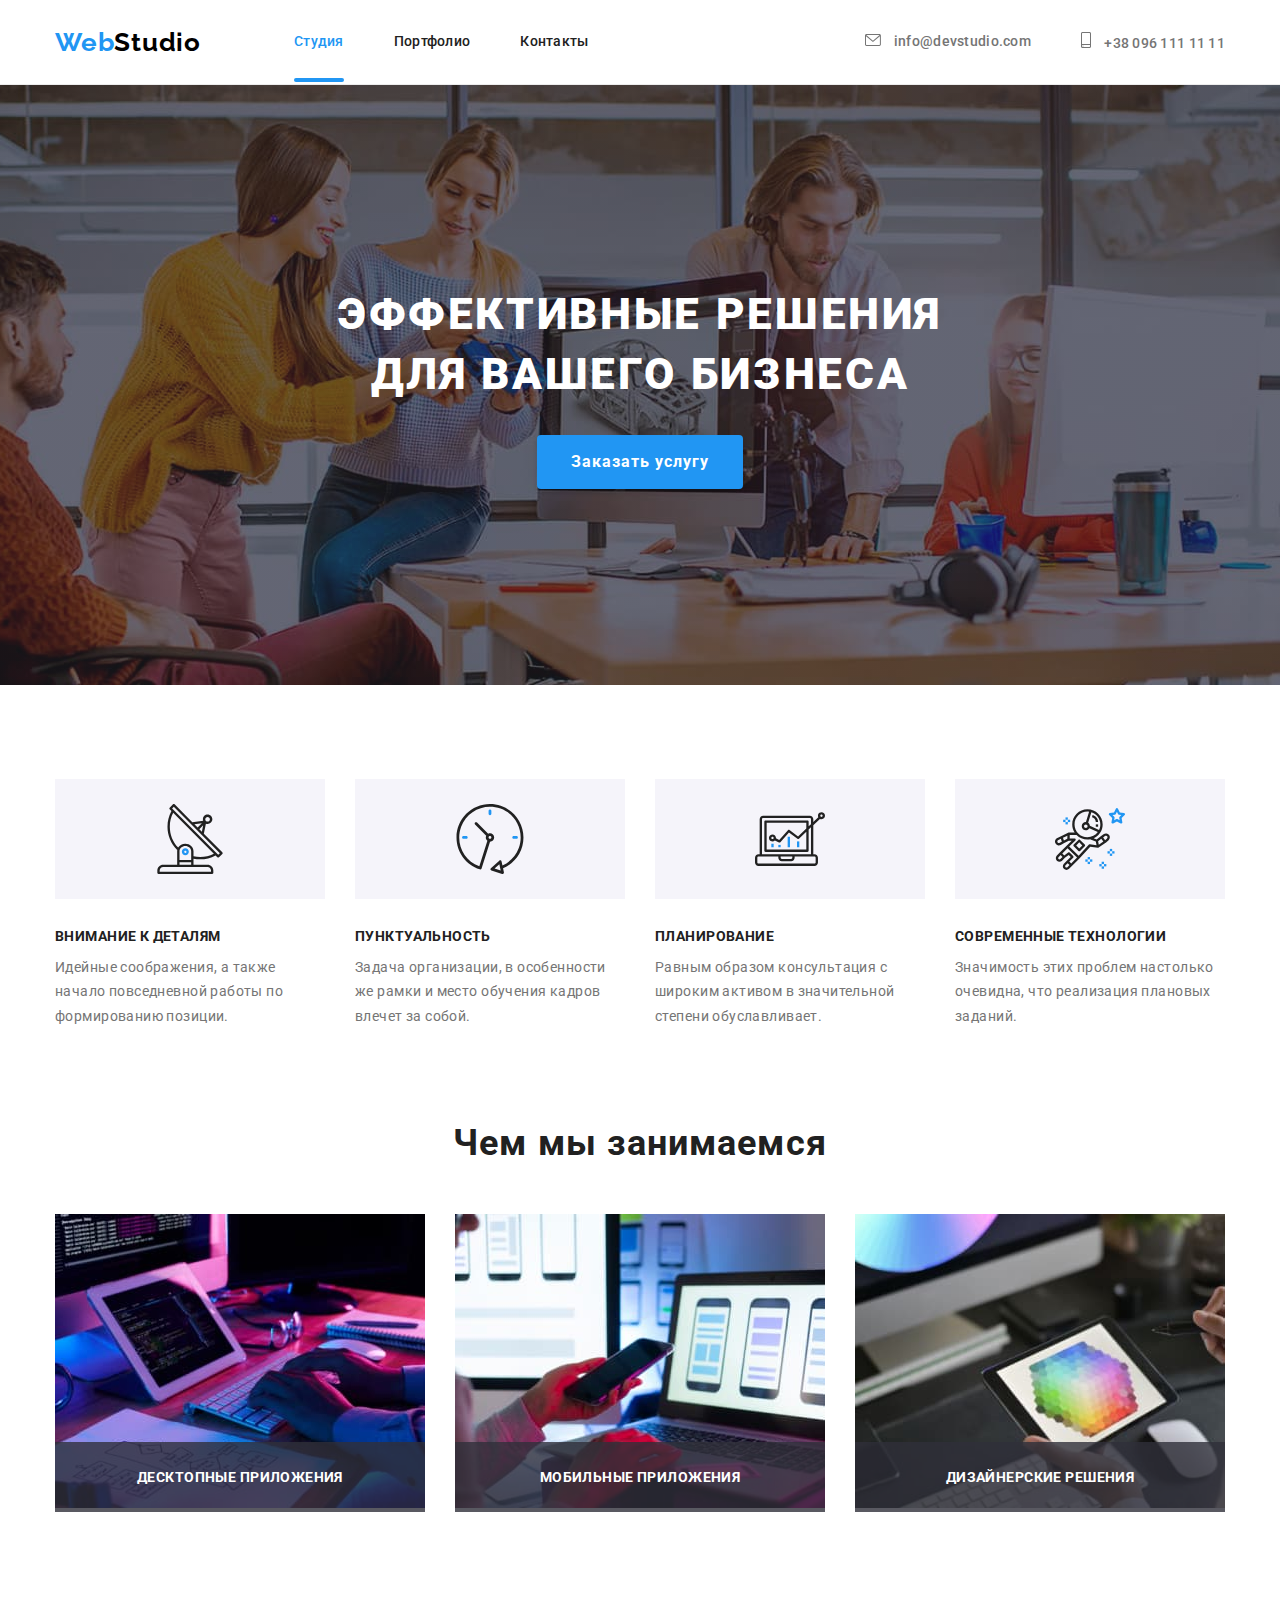
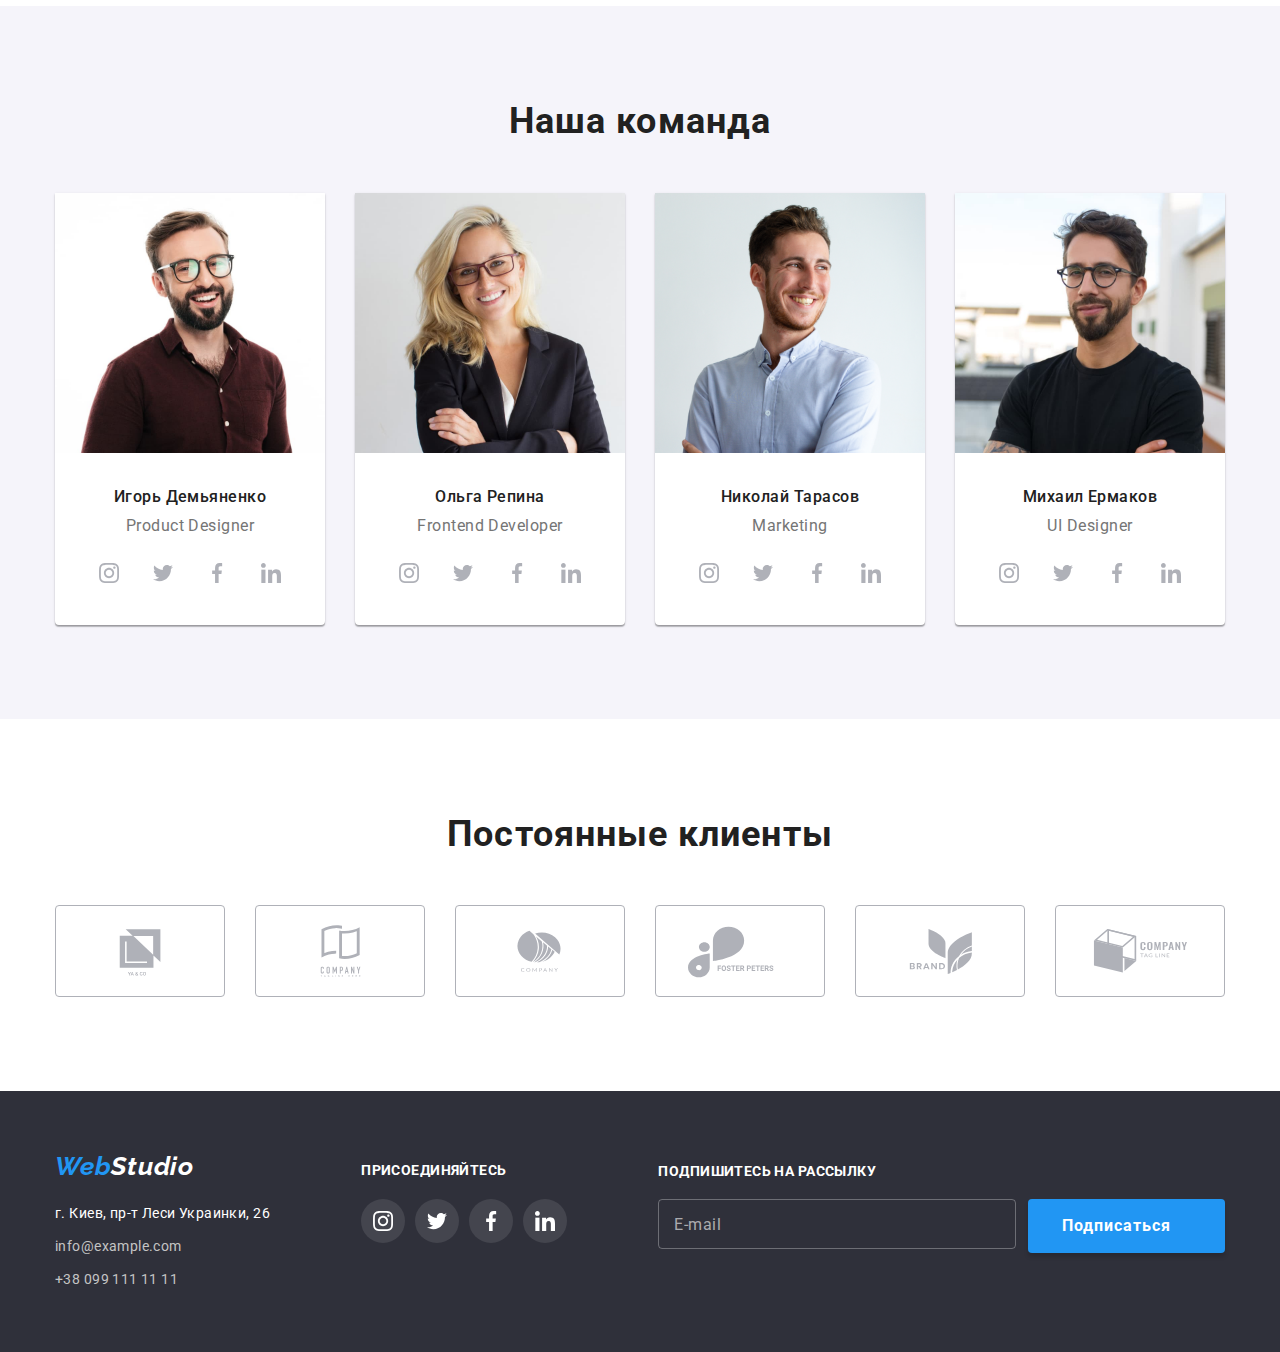
==== index.html @ d85c25fa "add subscribe field in footer" ====
<!DOCTYPE html>
<html lang="ru">
  <head>
    <meta charset="UTF-8" />
    <meta http-equiv="X-UA-Compatible" content="IE=edge" />
    <meta name="viewport" content="width=device-width, initial-scale=1.0" />
    <title>Студия</title>
    <link rel="preconnect" href="https://fonts.googleapis.com" />
    <link rel="preconnect" href="https://fonts.gstatic.com" crossorigin />
    <link
      href="https://fonts.googleapis.com/css2?family=Raleway:wght@700&family=Roboto:wght@400;500;700;900&display=swap"
      rel="stylesheet"
    />
    <link
      rel="stylesheet"
      href="https://cdnjs.cloudflare.com/ajax/libs/modern-normalize/1.1.0/modern-normalize.min.css"
    />
    <link rel="stylesheet" href="./css/styles.css" />
  </head>
  <body>
    <!-- шапка -->
    <header>
      <div class="container main-nav">
        <a class="logo" href="" lang="en">Web<span class="logo-header">Studio</span> </a>
        <nav>
          <ul class="site-nav list">
            <li class="item"><a href="./index.html" class="link current">Студия</a></li>
            <li class="item"><a href="./portfolio.html" class="link">Портфолио</a></li>
            <li class="item"><a href="" class="link">Контакты</a></li>
          </ul>
        </nav>
        <ul class="contacts list">
          <li class="item">
            <a href="mailto:info@devstudio.com" class="link mail"
              ><svg class="mail-icon" width="16" height="12">
                <use href="./images/icons.svg#envelope-1"></use>
              </svg>
              info@devstudio.com
            </a>
          </li>
          <li class="item">
            <a href="tel:+380961111111" class="link"
              ><svg class="tel-icon" width="10" height="16">
                <use href="./images/icons.svg#smartphone-1"></use>
              </svg>
              +38 096 111 11 11
            </a>
          </li>
        </ul>
      </div>
    </header>
    <!-- контент -->
    <main>
      <!-- герой -->
      <section class="hero">
        <div class="container">
          <h1 class="hero-title">Эффективные решения для вашего бизнеса</h1>
          <button data-modal-open type="button" class="button btn-s">Заказать услугу</button>
        </div>
      </section>
      <!-- наши преимущества-->
      <section class="section benefits">
        <div class="container">
          <h2 class="section-title visually-hidden">Наши преимущества</h2>
          <ul class="benefits-list list">
            <li class="item">
              <div class="benefit-icons">
              <svg class="benefit-icon" width="70" height="70">
                <use href="./images/icons.svg#antenna-1"></use>
              </svg></div>
              <h3 class="title">Внимание к деталям</h3>
              <p class="benefit">
                Идейные соображения, а также начало повседневной работы по формированию позиции.
              </p>
            </li>
            <li class="item">
              <div class="benefit-icons">
              <svg class="benefit-icon" width="70" height="70">
                <use href="./images/icons.svg#clock-1"></use>
              </svg></div>
              <h3 class="title">Пунктуальность</h3>
              <p class="benefit">
                Задача организации, в особенности же рамки и место обучения кадров влечет за собой.
              </p>
            </li>
            <li class="item">
              <div class="benefit-icons">
                <svg class="benefit-icon" width="70" height="70">
                <use href="./images/icons.svg#diagram-1"></use>
              </svg></div>
              <h3 class="title">Планирование</h3>
              <p class="benefit">
                Равным образом консультация с широким активом в значительной степени обуславливает.
              </p>
            </li>
            <li class="item">
              <div class="benefit-icons">
                <svg class="benefit-icon" width="70" height="70">
                <use href="./images/icons.svg#astronaut-1"></use>
              </svg></div>
              <h3 class="title">Современные технологии</h3>
              <p class="benefit">
                Значимость этих проблем настолько очевидна, что реализация плановых заданий.
              </p>
            </li>
          </ul>
        </div>
      </section>
      <!-- чем мы занимаемся-->
      <section class="section">
        <div class="container">
          <h2 class="section-title">Чем мы занимаемся</h2>
          <ul class="list work-type">
            <li class="item"><div class="work-type-image">
              <img src="./images/studio/img1.jpg" alt="Разработка кода" width="370" />
            <p class="work-type-description">Десктопные приложения</p></div>
            </li>
            <li class="item"><div class="work-type-image">
              <img src="./images/studio/img2.jpg" alt="Адаптация интерфейсов" width="370" />
            <p class="work-type-description">Мобильные приложения</p></div>
            </li>
            <li class="item"><div class="work-type-image">
              <img src="./images/studio/img3.jpg" alt="Цветовые решения" width="370" />
            <p class="work-type-description">Дизайнерские решения</p></div>
            </li>
          </ul>
        </div>
      </section>
      <!-- наша команда -->
      <section class="section team">
        <div class="container">
          <h2 class="section-title">Наша команда</h2>
          <ul class="member-list list">
            <li class="member-card">
              <img src="./images/studio/team1.jpg" alt="фото Игоря" width="270" />
              <div class="member-description">
                <h3 class="member">Игорь Демьяненко</h3>
                <p class="member-prof" lang="en">Product Designer</p>
                <ul class="list social">
                  <li class="item">
                    <a href="" class="icon link"
                      ><svg class="member-social-icon" width="20" height="20">
                        <use href="./images/icons.svg#instagram-1"></use>
                        </svg>
                  </a>
                  </li>
                  <li class="item">
                    <a href="" class="icon link">
                      <svg class="member-social-icon" width="20" height="20">
                        <use href="./images/icons.svg#twitter-1"></use></svg>
                      </a>
                  </li>
                  <li class="item">
                    <a href="" class="icon link">
                      <svg class="member-social-icon" width="20" height="20">
                        <use href="./images/icons.svg#facebook-1"></use></svg>
                  </a>
                  </li>
                  <li class="item">
                    <a href="" class="icon link">
                      <svg class="member-social-icon" width="20" height="20">
                        <use href="./images/icons.svg#linkedin-1"></use>
                      </svg>
                  </a>
                  </li>
                </ul>
              </div>
            </li>
            <li class="member-card">
              <img src="./images/studio/team2.jpg" alt="фото Ольги" width="270" />
              <div class="member-description">
                <h3 class="member">Ольга Репина</h3>
                <p class="member-prof" lang="en">Frontend Developer</p>
                <ul class="list social">
                  <li class="item">
                    <a href="" class="icon link">
                    <svg class="member-social-icon" width="20" height="20">
                        <use href="./images/icons.svg#instagram-1"></use>
                        </svg>
                  </a>
                  </li>
                  <li class="item">
                    <a href="" class="icon link">
                      <svg class="member-social-icon" width="20" height="20">
                        <use href="./images/icons.svg#twitter-1"></use>
                        </svg>
                  </a>
                  </li>
                  <li class="item">
                    <a href="" class="icon link">
                      <svg class="member-social-icon" width="20" height="20">
                        <use href="./images/icons.svg#facebook-1"></use>
                        </svg>
                  </a>
                  </li>
                  <li class="item">
                    <a href="" class="icon link">
                      <svg class="member-social-icon" width="20" height="20">
                        <use href="./images/icons.svg#linkedin-1"></use>
                        </svg>
                      </a>
                  </li>
                </ul>
              </div>
            </li>
            <li class="member-card">
              <img src="./images/studio/team3.jpg" alt="фото Николая" width="270" />
              <div class="member-description">
                <h3 class="member">Николай Тарасов</h3>
                <p class="member-prof" lang="en">Marketing</p>
                <ul class="list social">
                  <li class="item">
                    <a href="" class="icon link">
                    <svg class="member-social-icon" width="20" height="20">
                        <use href="./images/icons.svg#instagram-1"></use>
                        </svg>
                  </a>
                  </li>
                  <li class="item">
                    <a href="" class="icon link">
                      <svg class="member-social-icon" width="20" height="20">
                        <use href="./images/icons.svg#twitter-1"></use>
                        </svg>
                  </a>
                  </li>
                  <li class="item">
                    <a href="" class="icon link">
                      <svg class="member-social-icon" width="20" height="20">
                        <use href="./images/icons.svg#facebook-1"></use>
                        </svg>
                  </a>
                  </li>
                  <li class="item">
                    <a href="" class="icon link">
                      <svg class="member-social-icon" width="20" height="20">
                        <use href="./images/icons.svg#linkedin-1"></use>
                        </svg>
                      </a>
                  </li>
                </ul>
              </div>
            </li>
            <li class="member-card">
              <img src="./images/studio/team4.jpg" alt="фото Михаила" width="270" />
              <div class="member-description">
                <h3 class="member">Михаил Ермаков</h3>
                <p class="member-prof" lang="en">UI Designer</p>
                <ul class="list social">
                  <li class="item">
                    <a href="" class="icon link">
                    <svg class="member-social-icon" width="20" height="20">
                        <use href="./images/icons.svg#instagram-1"></use>
                        </svg>
                  </a>
                  </li>
                  <li class="item">
                    <a href="" class="icon link">
                      <svg class="member-social-icon" width="20" height="20">
                        <use href="./images/icons.svg#twitter-1"></use>
                        </svg>
                  </a>
                  </li>
                  <li class="item">
                    <a href="" class="icon link">
                      <svg class="member-social-icon" width="20" height="20">
                        <use href="./images/icons.svg#facebook-1"></use>
                        </svg>
                  </a>
                  </li>
                  <li class="item">
                    <a href="" class="icon link">
                      <svg class="member-social-icon" width="20" height="20">
                        <use href="./images/icons.svg#linkedin-1"></use>
                        </svg>
                      </a>
                  </li>
                </ul>
              </div>
            </li>
          </ul>
        </div>
      </section>
      <!-- постоянные клиенты -->
      <section class="section">
        <div class="container">
          <h2 class="section-title">Постоянные клиенты</h2>
          <ul class="list clients">
            <li class="item">
              <a href="" class="link client-icon">
                <svg width="106" height="60">
                  <use href="./images/icons.svg#Logo-1"></use>
                  </svg>
                </a>
            </li>
            <li>
              <a href="" class="link client-icon">
                <svg width="106" height="60"><use href="./images/icons.svg#Logo-2"></use>
                  </svg>
            </a>
            </li>
            <li>
              <a href="" class="link client-icon">
                <svg width="106" height="60"><use href="./images/icons.svg#Logo-3"></use>
                </svg>
            </a>
            </li>
            <li>
              <a href="" class="link client-icon">
                <svg width="106" height="60"><use href="./images/icons.svg#Logo-4"></use>
                </svg>
            </a>
            </li>
            <li>
              <a href="" class="link client-icon">
                <svg width="106" height="60"><use href="./images/icons.svg#Logo-5"></use>
                  </svg>
                </a>
            </li>
            <li>
              <a href="" class="link client-icon">
                <svg width="106" height="60"><use href="./images/icons.svg#Logo-6"></use>
                  </svg>
            </a>
            </li>
          </ul>
        </div>
      </section>
    </main>
    <!-- подвал -->
    <footer class="footer">
      <div class="container footer-flex">
        <address class="address">
          <a class="logo" href="" lang="en">Web<span class="logo-footer">Studio</span> </a>
          <a href="https://goo.gl/maps/GyggzFE7eTkepQ136" class="address-link office link"
            >г. Киев, пр-т Леси Украинки, 26</a
          >
          <a href="mailto:info@example.com" class="address-link link">info@example.com</a>
          <a href="tel:+380991111111" class="address-link link">+38 099 111 11 11</a>
        </address>
        <div class="join">
          <h3 class="join-title">Присоединяйтесь</h3>
          <ul class="list social-footer">
            <li class="item">
              <a href="" class="icon link">
                <svg class="member-social-icon" width="20" height="20">
                  <use href="./images/icons.svg#instagram-1"></use>
                  </svg>
            </a>
            </li>
            <li class="item">
              <a href="" class="icon link">
                <svg class="member-social-icon" width="20" height="20">
                  <use href="./images/icons.svg#twitter-1"></use>
                  </svg>
            </a>
            </li>
            <li class="item">
              <a href="" class="icon link">
                <svg class="member-social-icon" width="20" height="20">
                  <use href="./images/icons.svg#facebook-1"></use>
                  </svg>
            </a>
            </li>
            <li class="item">
              <a href="" class="icon link">
                <svg class="member-social-icon" width="20" height="20">
                  <use href="./images/icons.svg#linkedin-1"></use>
                  </svg>
            </a>
            </li>
          </ul>
        </div>
        <div class="subscribe">
          <form>
            <label for="email">Подпишитесь на рассылку</label>
            <div class="subscibe-field">
            <input type="email" id="email" placeholder="E-mail"/>
            <button type="submit" class="button btn-s">Подписаться<svg width="20" height="20"><use href=""></use></svg></button></div>
          </form>
        </div>
      </div>
    </footer>
    <div data-modal class="backdrop is-hidden">
            <div class="modal">
              <button data-modal-close class="button-close" type="button">
                <svg class="close-x" width="18" height="18"><use href="./images/icons.svg#close-x"></use></svg>
              </button>
              <p class="modal-title">Оставьте свои данные, мы вам перезвоним</p>
              <form class="form">
                <div class="form-field">
                <label for="name">Имя</label>
                <input type="text" name="name"  id="name"></div>
              <div class="form-field">
                <label for="tel">Телефон</label>
                  <input type="tel" name="phone-number" id="tel"/></div>
                <div class="form-field">
                <label for="email">Почта</label>
                  <input type="email" name="email" id="email"/></div>
                <div class="form-field">
                <label for="comment">Комментарий</label>
                  <textarea name="comment" rows="3" placeholder="Введите текст" id="comment"></textarea></div>
                <div class="policy-check">
                <input type="checkbox" name="policy" value="" id="policy"/>
                <label for="policy" class="policy-text">Соглашаюсь с рассылкой и принимаю<a href=""> Условия договора</a></label></div>
                
                <button type="submit" class="button btn-s">Отправить</button>
              </form>
            </div>
          </div>
    <script src="./js/modal.js"></script>
  </body>
</html>
---- css/styles.css ----
/* =====main styles===== */
html {
  box-sizing: border-box;
}

.container {
  width: 1200px;
  padding-left: 15px;
  padding-right: 15px;
  margin-left: auto;
  margin-right: auto;
}

:root {
  --title-color: #212121;
  --accent-color: #2196f3;
  --white-color: #ffffff;
  --phrase-color: #757575;
  --logo-color: #000000;
  --background-section: #e5e5e5;
  --background-hero: #2f303a;
  --background-btn-p: #f5f4fa;
  --background-btn-s: #188ce8;
  --contact-color: #c4c4c4;
}
body {
  font-family: Roboto, sans-serif;
  color: var(--phrase-color);
  background-color: var(--white-color);
}
.list {
  padding: 0;
  margin: 0;
  list-style: none;
}
.section {
  padding-top: 94px;
  padding-bottom: 94px;
}

.link {
  display: inline-block;
  font-weight: 500;
  font-size: 14px;
  line-height: 1.14;
  letter-spacing: 0.02em;
  text-decoration: none;
  transition: color 250ms cubic-bezier(0.4, 0, 0.2, 1);
}

/* =====logo===== */
.logo {
  font-family: Raleway, sans-serif;
  font-weight: 700;
  font-size: 26px;
  line-height: 1.19;
  letter-spacing: 0.03em;
  text-decoration: none;
  color: var(--accent-color);
}
.logo-header {
  color: var(--logo-color);
}

/* =====header===== */
header {
  border-bottom: 1px solid #ececec;
}

.main-nav {
  display: flex;
  align-items: center;
}

.site-nav {
  display: flex;
  margin-left: 93px;
}
.site-nav .item + .item {
  margin-left: 50px;
}
.site-nav .link {
  color: var(--title-color);
  display: block;
  padding-top: 32px;
  padding-bottom: 32px;
}
.site-nav .link:hover,
.site-nav .link:focus {
  color: var(--accent-color);
}
.site-nav .current {
  position: relative;
  color: var(--accent-color);
}
.site-nav .current::after {
  content: "";
  position: absolute;
width: 100%;
height: 4px;
bottom: 0;
right: 0;
background: #2196F3;
border-radius: 2px;
}

.contacts {
  display: flex;
  align-items: center;
  margin-left: auto;
}
.contacts .item + .item {
  margin-left: 50px;
}
.contacts .link {
  color: var(--phrase-color);
  display: block;
  padding-top: 32px;
  padding-bottom: 32px;
}
.contacts .link:hover,
.contacts .link:focus {
  color: var(--accent-color);
}
.mail {
  display: flex;
  align-items: center;
}
.mail-icon {
  margin-right: 10px;
  fill: currentColor;
}
.tel {
  display: flex;
  align-items: center;
}
.tel-icon {
  margin-right: 10px;
  fill: currentColor;
}
/* =====hero===== */
.hero {
  max-width: 1600px;
  height: 600px;
  margin-left: auto;
  margin-right: auto;
  background-color: var(--background-hero);
  background-image: linear-gradient(to right, rgba(47, 48, 58, 0.4), rgba(47, 48, 58, 0.4)),
    url(../images/studio/fon.jpg);
  background-repeat: no-repeat;
  background-position: center;
  background-size: cover;
  text-align: center;
  padding-top: 200px;
  padding-bottom: 200px;
}
.hero-title {
  margin-top: 0;
  margin-bottom: 30px;
  margin-left: auto;
  margin-right: auto;
  max-width: 696px;
  text-align: center;
  color: var(--white-color);
  font-weight: 900;
  font-size: 44px;
  line-height: 1.36;
  letter-spacing: 0.06em;
  text-transform: uppercase;
}

.button {
  display: inline-block;
  border-radius: 4px;
  font-family: inherit;
  font-weight: 500;
  font-size: 16px;
  line-height: 1.62;
  text-align: center;
  letter-spacing: 0.03em;
  cursor: pointer;
  min-width: 73px;
  transition: background-color 250ms cubic-bezier(0.4, 0, 0.2, 1), color 250ms cubic-bezier(0.4, 0, 0.2, 1), box-shadow 250ms cubic-bezier(0.4, 0, 0.2, 1);
}
.btn-s {
  padding: 10px 32px;
  color: var(--white-color);
  font-weight: 700;
  line-height: 1.87;
  letter-spacing: 0.06em;
  background-color: var(--accent-color);
  border-color: transparent;
  box-shadow: 0px 4px 4px rgba(0, 0, 0, 0.15);
}
.btn-s:hover,
.btn-s:focus {
  background-color: var(--background-btn-s);
}


/* =====наши преимущества===== */
.section.benefits {
  padding-bottom: 0;
}

.benefits-list {
  display: flex;
}
.benefit-icons {
  width: 270px;
  height: 120px;
  padding: 25px 100px;
  margin-bottom: 30px;
  background-color: var(--background-btn-p);
}

.benefits-list .item + .item {
  margin-left: 30px;
}
.benefits-list .title {
  margin-top: 0;
  margin-bottom: 10px;
  color: var(--title-color);
  font-weight: 700;
  font-size: 14px;
  line-height: 1.14;
  letter-spacing: 0.03em;
  text-transform: uppercase;
}
.benefit {
  margin-top: 0;
  margin-bottom: 0;
  font-size: 14px;
  line-height: 1.74;
  letter-spacing: 0.03em;
}

/* =====чем мы занимаемся===== */
.section-title {
  margin-top: 0;
  margin-bottom: 50px;
  color: var(--title-color);
  font-weight: 700;
  font-size: 36px;
  line-height: 1.17;
  text-align: center;
  letter-spacing: 0.03em;
}
.work-type {
  display: flex;
}
.work-type .item + .item {
  margin-left: 30px;
}
.work-type-image {
  position: relative;
}
.work-type-description {
  display: flex;
  justify-content: center;
  align-items: center;
  margin: 0;

  position: absolute;
  width: 100%;
  height: 70px;
  bottom: 0;
  z-index: 1;
  color: var(--white-color);
  background-color: rgba(47, 48, 58, 0.8);
  font-weight: 700;
font-size: 14px;
line-height: 1.14;
letter-spacing: 0.03em;
text-transform: uppercase;
}

/* =====наша команда===== */

.team {
  background-color: var(--background-btn-p);
}
.member-list {
  display: flex;
}
.member-list .member-card + .member-card {
  margin-left: 30px;
}
.member-card {
  width: 270px;
  background-color: var(--white-color);
  box-shadow: 0px 1px 3px rgba(0, 0, 0, 0.12), 0px 1px 1px rgba(0, 0, 0, 0.14),
    0px 2px 1px rgba(0, 0, 0, 0.2);
  border-radius: 0px 0px 4px 4px;
}
.member-description {
  padding: 30px 32px;
}
.member {
  margin-top: 0;
  margin-bottom: 10px;
  color: var(--title-color);
  font-weight: 500;
  font-size: 16px;
  line-height: 1.19;
  text-align: center;
  letter-spacing: 0.03em;
}
.member-prof {
  margin-top: 0;
  margin-bottom: 16px;
  font-size: 16px;
  line-height: 1.19;
  text-align: center;
  letter-spacing: 0.03em;
}

.social {
  display: flex;
  justify-content: space-between;
}
.social .icon {
  width: 44px;
  height: 44px;
  border-radius: 50%;
  padding: 12px;
  fill: #afb1b8;
  transition: background-color 250ms cubic-bezier(0.4, 0, 0.2, 1), fill 250ms cubic-bezier(0.4, 0, 0.2, 1);
}
.social .icon:hover,
.social .icon:focus {
  fill: var(--white-color);
  background-color: var(--accent-color);
}
/* =====постоянные клиенты====== */
.clients {
  display: flex;
  justify-content: space-between;
}
.clients .client-icon {
  width: 170px;
  height: 92px;
  padding: 16px 32px;
  border: 1px solid #afb1b8;
  border-radius: 4px;
  fill: #afb1b8;
  transition: border 250ms cubic-bezier(0.4, 0, 0.2, 1), fill 250ms cubic-bezier(0.4, 0, 0.2, 1);
}
.clients .client-icon:hover,
.clients .client-icon:focus {
  fill: var(--accent-color);
  border: 1px solid var(--accent-color);
}
/* =====footer===== */
.footer {
  padding-top: 60px;
  padding-bottom: 60px;
  background-color: var(--background-hero);
}

.footer-flex {
  display: flex;
  justify-content: space-between;
}

.logo-footer {
  color: var(--white-color);
}
.footer .logo {
  display: block;
  margin-top: 0;
  margin-bottom: 20px;
}

.address-link {
  display: block;
  margin-top: 0;
  margin-bottom: 9px;
  color: var(--contact-color);
  font-style: normal;
  font-weight: 400;
  font-size: 14px;
  line-height: 1.71;
  letter-spacing: 0.03em;
  text-decoration: none;
}
.address-link:last-child {
  margin-bottom: 0;
}
.office {
  color: var(--white-color);
}
.address-link:hover,
.address-link:focus {
  color: var(--accent-color);
}

.join {
  padding-top: 12px;
  width: 206px;
}
.join-title {
  color: var(--white-color);
  text-transform: uppercase;
  font-weight: 700;
  font-size: 14px;
  line-height: 1.14;
  letter-spacing: 0.03em;
  margin-top: 0;
  margin-bottom: 20px;
}

.social-footer {
  display: flex;
  justify-content: space-between;
}
.social-footer .icon {
  width: 44px;
  height: 44px;
  border-radius: 50%;
  padding: 12px;
  fill: var(--white-color);
  background-color: rgba(255, 255, 255, 0.1);
  transition: background-color 250ms cubic-bezier(0.4, 0, 0.2, 1);
}
.social-footer .icon:hover,
.social-footer .icon:focus {
  fill: var(--white-color);
  background-color: var(--accent-color);
}

.subscribe label {
  display: inline-block;
  margin-bottom: 20px;
  padding-top: 12px;
  font-weight: 700;
  font-size: 14px;
  line-height: 16px;
  letter-spacing: 0.03em;
  text-transform: uppercase;
  color: var(--white-color);
}

.subscribe input {
  width: 358px;
  height: 50px;
  padding: 15px;
  margin-right: 12px;
  background-color: transparent;
  color: var(--white-color);
  border: 1px solid rgba(255, 255, 255, 0.3);
  border-radius: 4px;
}
.subscribe input::placeholder {
  font-weight: 400;
  font-size: 16px;
  line-height: 20px;
  letter-spacing: 0.03em;
  color: rgba(255, 255, 255, 0.6);
}

.subscibe-field {
  display: flex;
}

/* =======Backdrop+Modal */

.backdrop {
  position: fixed;
  top: 0;
  left: 0;
  z-index: 2;
  width: 100%;
  height: 100%;
  background-color: rgba(0, 0, 0, 0.2);
  transform: scale(1);
  transition: opacity 500ms linear, visibility 500ms linear, transform 500ms linear;
}

.backdrop.is-hidden {
  opacity: 0;
  visibility: hidden;
  pointer-events: none;
  transform: scale(0);
}

.modal {
  position: absolute;
  top: 50%;
  left: 50%;
  transform: translate(-50%, -50%);
  min-width: 528px;
  padding: 40px;
  background-color: var(--white-color);
}

.button-close {
  position: absolute;
  top: 8px;
  right: 8px;
  width: 30px;
  height: 30px;
  border: 1px solid rgba(0, 0, 0, 0.1);
  background-color: transparent;
  cursor: pointer;
  border-radius: 50%;
  padding: 0;
  display: flex;
  justify-content: center;
  align-items: center;
}

.close-x {
  fill: black;
}

.modal-title {
  margin-top: 0;
  margin-bottom: 12px;
  font-weight: 700;
  font-size: 20px;
  line-height: 23px;
  text-align: center;
  letter-spacing: 0.03em;
  color: var(--title-color);
}

.form {
  width: 448px;
  margin-left: auto;
  margin-right: auto;
}

.form-field {
  display: flex;
  flex-direction: column;
  margin-bottom: 10px;
}
.form-field:last-child {
  margin-bottom: 20px;
}

.form-field label {
  margin-bottom: 4px;
  font-weight: 400;
  font-size: 12px;
  line-height: 14px;
  letter-spacing: 0.01em;
}

.form-field input {
  width: 448px;
  height: 40px;
  padding: 12px;
  border: 1px solid rgba(33, 33, 33, 0.2);
  border-radius: 4px;
}

.form-field textarea {
  resize: none;
  padding: 12px 16px;
  border: 1px solid rgba(33, 33, 33, 0.2);
  border-radius: 4px;
}

.form-field textarea::placeholder {
  font-weight: 400;
  font-size: 12px;
  line-height: 14px;
  letter-spacing: 0.01em;
  color: rgba(117, 117, 117, 0.5);
}

.policy-check input[type="checkbox"] {

}
.policy-check {
  display: flex;
  align-items: center;
  justify-content: center;
  margin-bottom: 30px;
}
.policy-check .policy-text {
  margin-left: 7px;
  font-size: 14px;
  line-height: 1.71;
  letter-spacing: 0.03em;
}


/* =====portfolio===== */

.visually-hidden {
  position: absolute;
  width: 1px;
  height: 1px;
  margin: -1px;
  border: 0;
  padding: 0;
  white-space: nowrap;
  clip-path: inset(100%);
  clip: rect(0 0 0 0);
  overflow: hidden;
}

.filter {
  display: flex;
  justify-content: center;
  margin-bottom: 50px;
}
.filter .item + .item {
  margin-left: 8px;
}
.btn-p {
  padding: 6px 22px;
  color: var(--title-color);
  background-color: var(--background-btn-p);
  border-color: transparent;
  border-radius: 4px;
}
.btn-p:hover,
.btn-p:focus {
  color: var(--white-color);
  background-color: var(--accent-color);
  box-shadow: 0px 3px 1px rgba(0, 0, 0, 0.1), 0px 1px 2px rgba(0, 0, 0, 0.08),
    0px 2px 2px rgba(0, 0, 0, 0.12);
}

.example-list {
  display: flex;
  flex-wrap: wrap;
}
.example-card {
  width: calc((100% - 60px) / 3);
  margin-right: 30px;
  margin-bottom: 30px;
  background-color: var(--example-card-color);
  transition: box-shadow 250ms cubic-bezier(0.4, 0, 0.2, 1);
}
.example-card:nth-child(3n) {
  margin-right: 0;
}
.example-card:nth-last-child(-n + 3) {
  margin-bottom: 0;
}
.example-card img {
  display: block;
}
.example-card:hover {
  box-shadow: 0px 1px 1px rgba(0, 0, 0, 0.12), 0px 4px 4px rgba(0, 0, 0, 0.06),
    1px 4px 6px rgba(0, 0, 0, 0.16);
}
.overlay-image {
  position: relative;
  overflow: hidden;
}
.overlay {
  content: "";
  display: inline-block;
  padding: 63px 24px;
  position: absolute;
  bottom: 0;
  right: 0;
  width: 100%;
  height: 100%;
  background-color: rgba(33, 150, 243, 0.9);
  transform: translateY(100%);
  transition: transform 250ms cubic-bezier(0.4, 0, 0.2, 1);
}
.example-card:hover .overlay {
  transform: translateY(0);
}
.overlay-text {
font-weight: 400;
font-size: 18px;
line-height: 1.56;
letter-spacing: 0.03em;
color: var(--white-color);
margin: 0;
}

.card-description {
  width: 370px;
  padding: 20px 24px;
  border-left: 1px solid #eeeeee;
  border-right: 1px solid #eeeeee;
  border-bottom: 1px solid #eeeeee;
}
.card-description .title {
  margin-top: 0;
  margin-bottom: 4px;
  color: var(--title-color);
  font-weight: 700;
  font-size: 18px;
  line-height: 2;
  letter-spacing: 0.06em;
}
.card-description .product {
  margin: 0;
  font-weight: 400;
  font-size: 16px;
  line-height: 1.87;
  letter-spacing: 0.03em;
  color: var(--phrase-color);
}
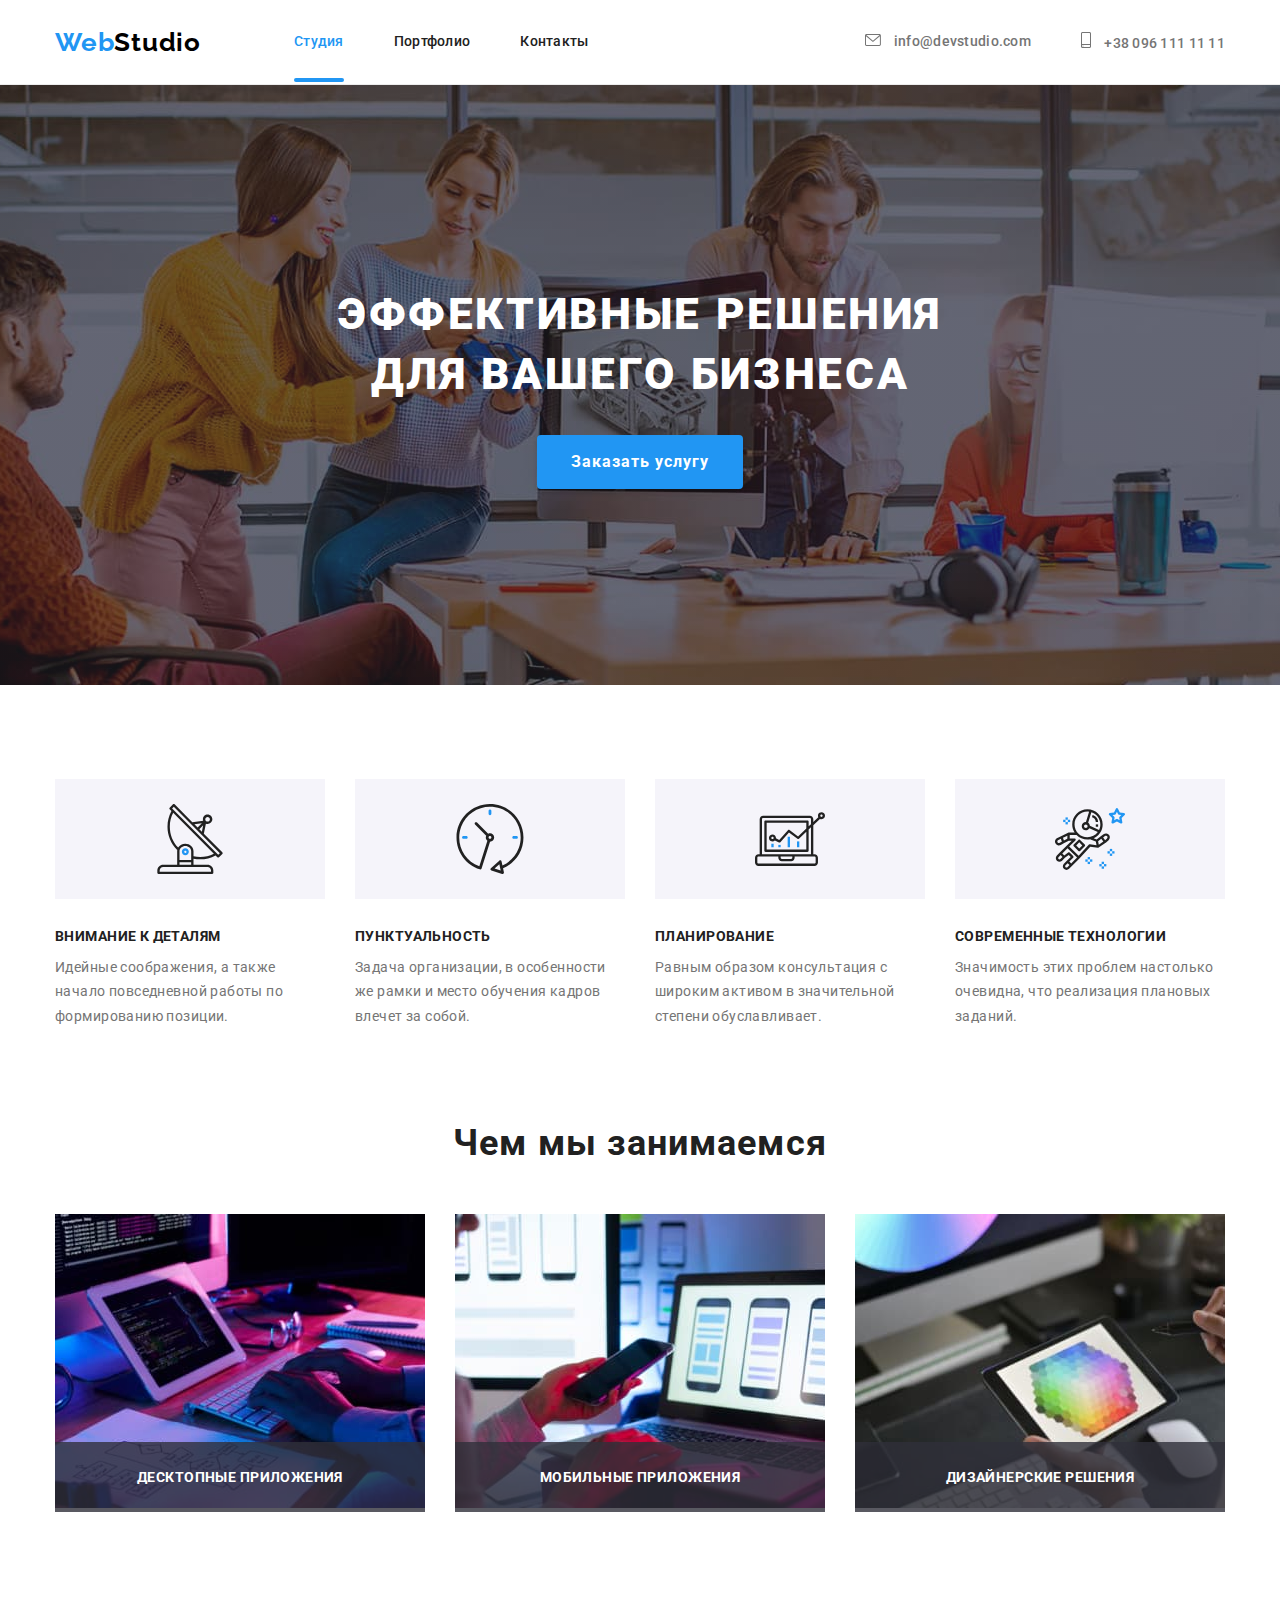
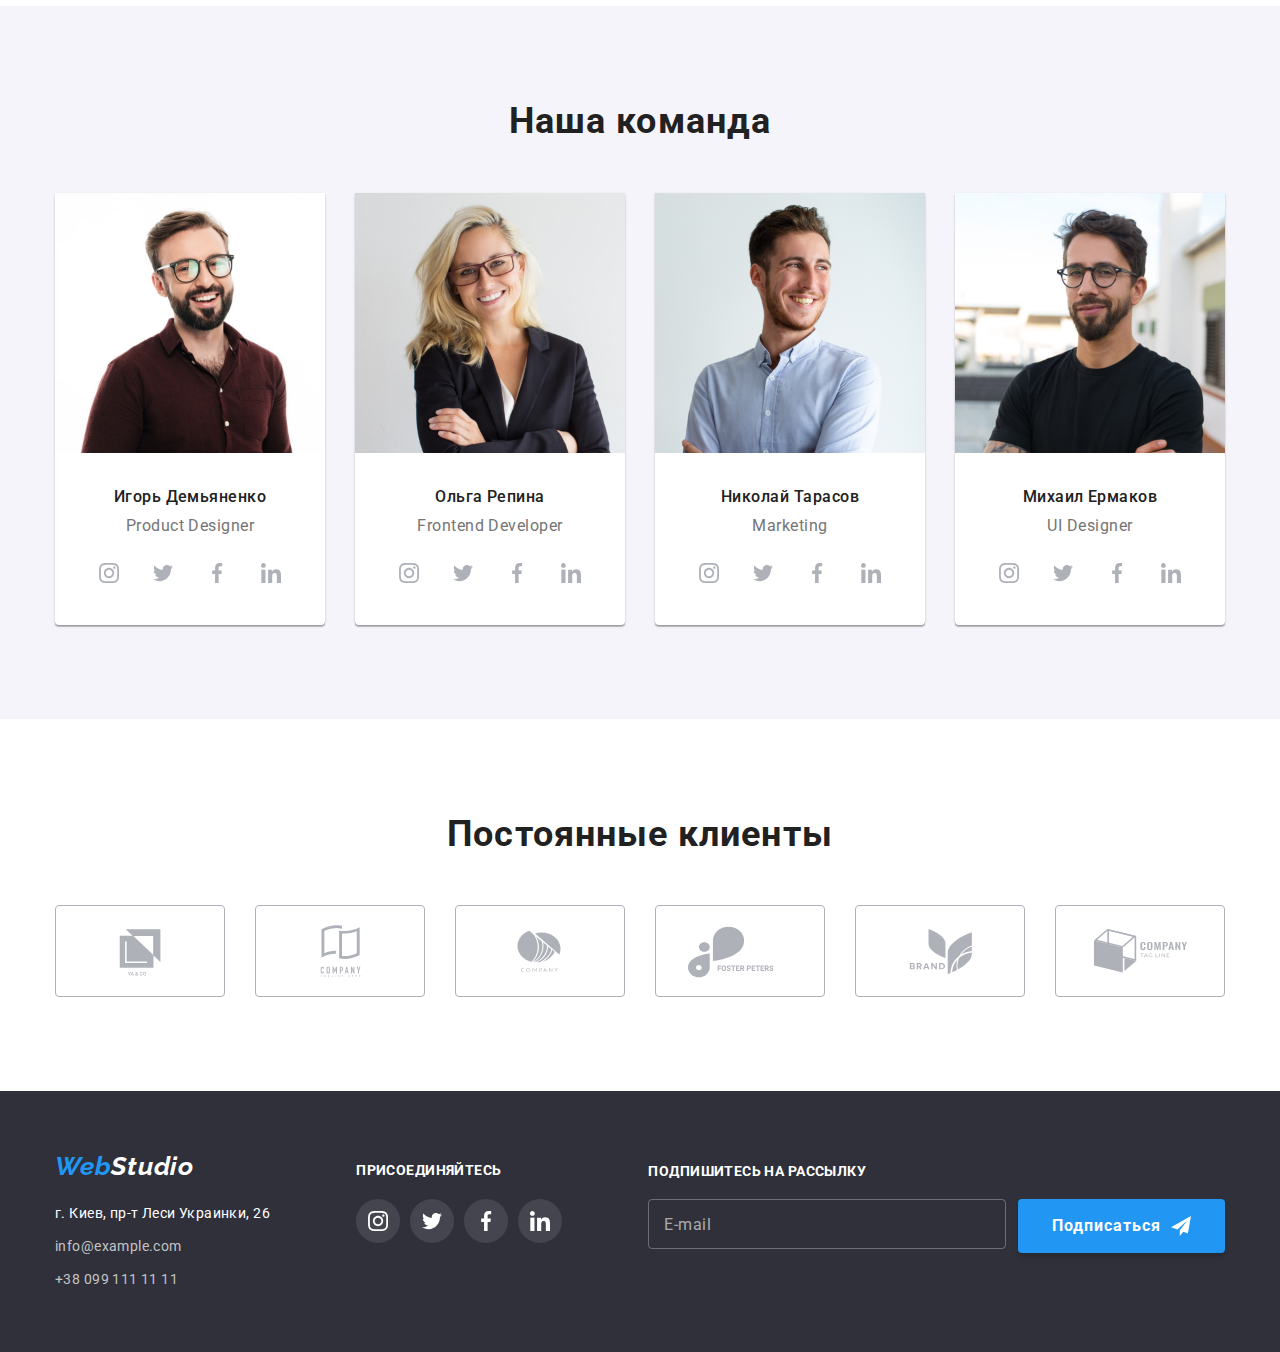
==== commit 8a2a555c: "add svg to subscribe button" ====
--- a/index.html
+++ b/index.html
@@ -375,7 +375,7 @@
             <label for="email">Подпишитесь на рассылку</label>
             <div class="subscibe-field">
             <input type="email" id="email" placeholder="E-mail"/>
-            <button type="submit" class="button btn-s">Подписаться<svg width="20" height="20"><use href=""></use></svg></button></div>
+            <button type="submit" class="button btn-s">Подписаться<svg width="20" height="20" class="icon-send"><use href="./images/icons.svg#icon-send"></use></svg></button></div>
           </form>
         </div>
       </div>
@@ -401,7 +401,7 @@
                   <textarea name="comment" rows="3" placeholder="Введите текст" id="comment"></textarea></div>
                 <div class="policy-check">
                 <input type="checkbox" name="policy" value="" id="policy"/>
-                <label for="policy" class="policy-text">Соглашаюсь с рассылкой и принимаю<a href=""> Условия договора</a></label></div>
+                <label for="policy" class="policy-text">Соглашаюсь c рассылкой и принимаю<a href=""> Условия договора</a></label></div>
                 
                 <button type="submit" class="button btn-s">Отправить</button>
               </form>
--- a/css/styles.css
+++ b/css/styles.css
@@ -463,6 +463,16 @@
   display: flex;
 }
 
+.subscribe .button {
+  display: flex;
+  align-items: center;
+}
+
+.icon-send {
+  margin-left: 10px;
+  fill: var(--white-color);
+}
+
 /* =======Backdrop+Modal */
 
 .backdrop {
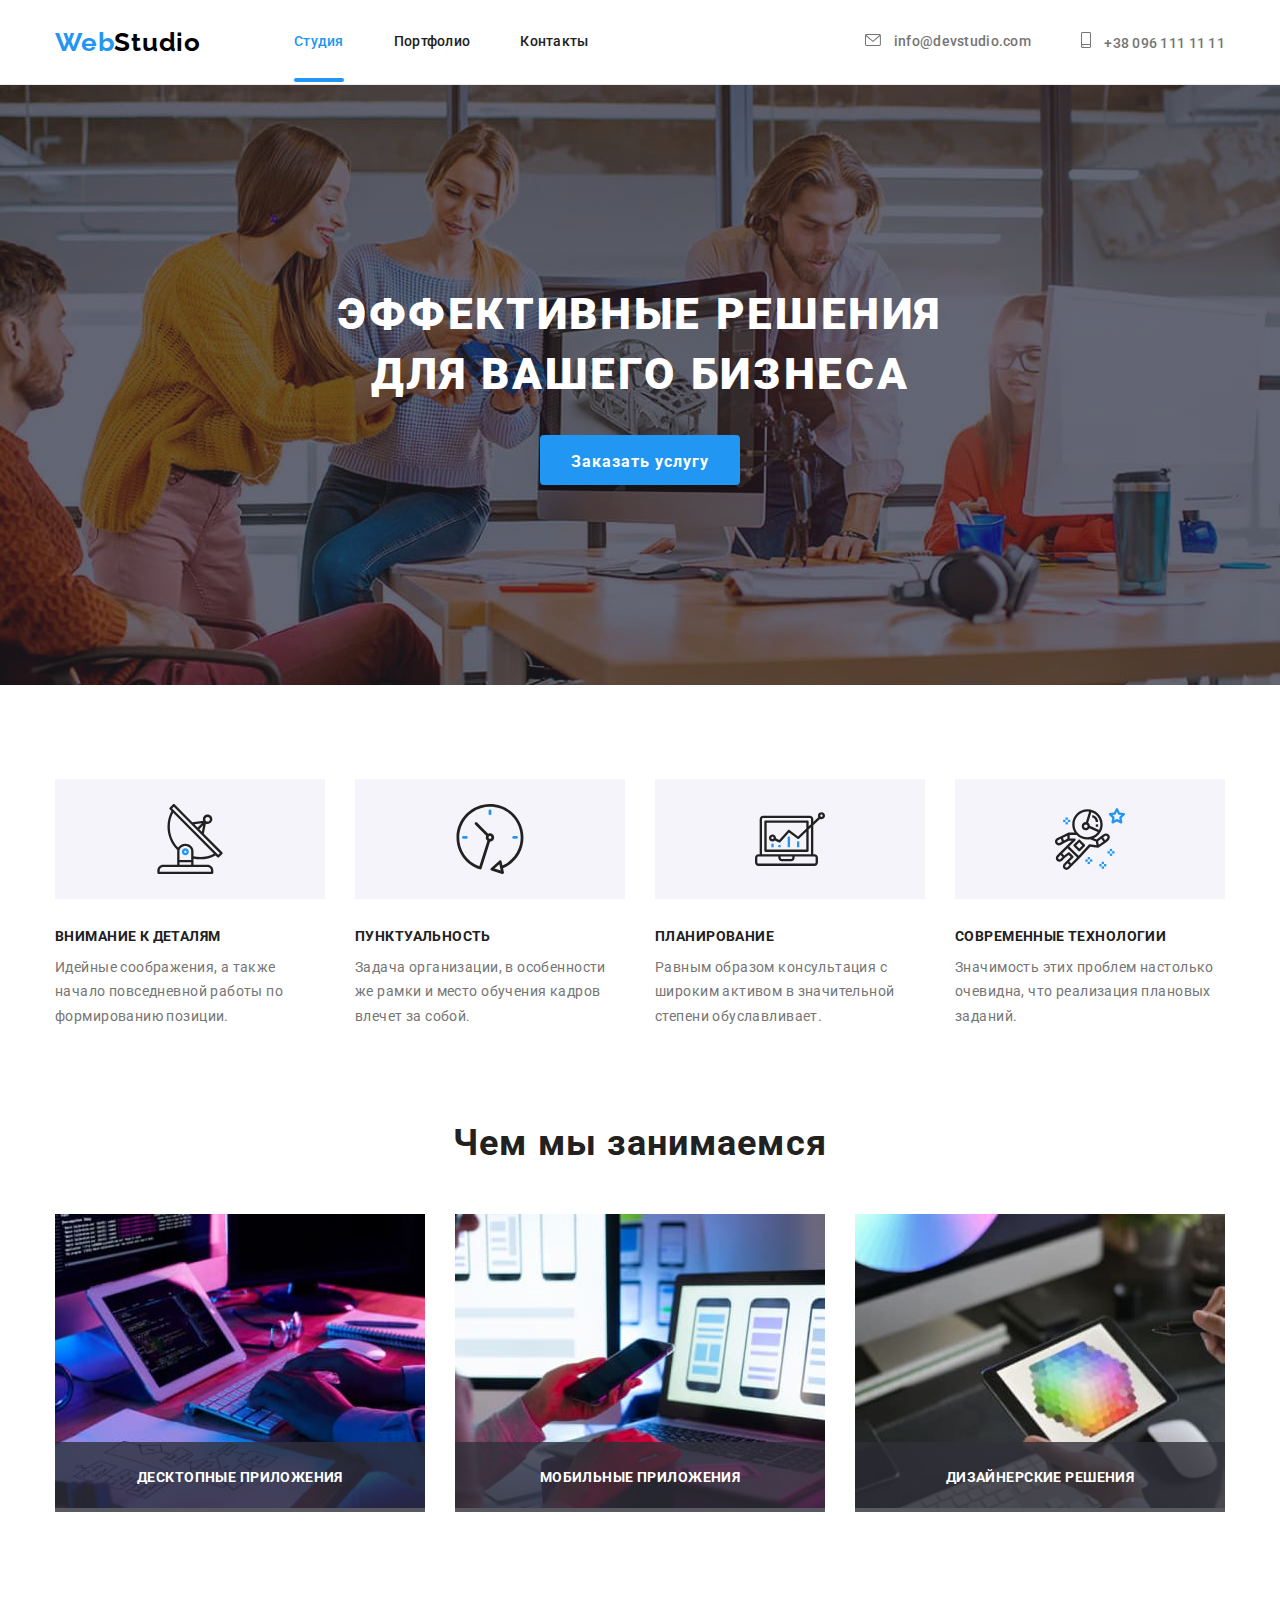
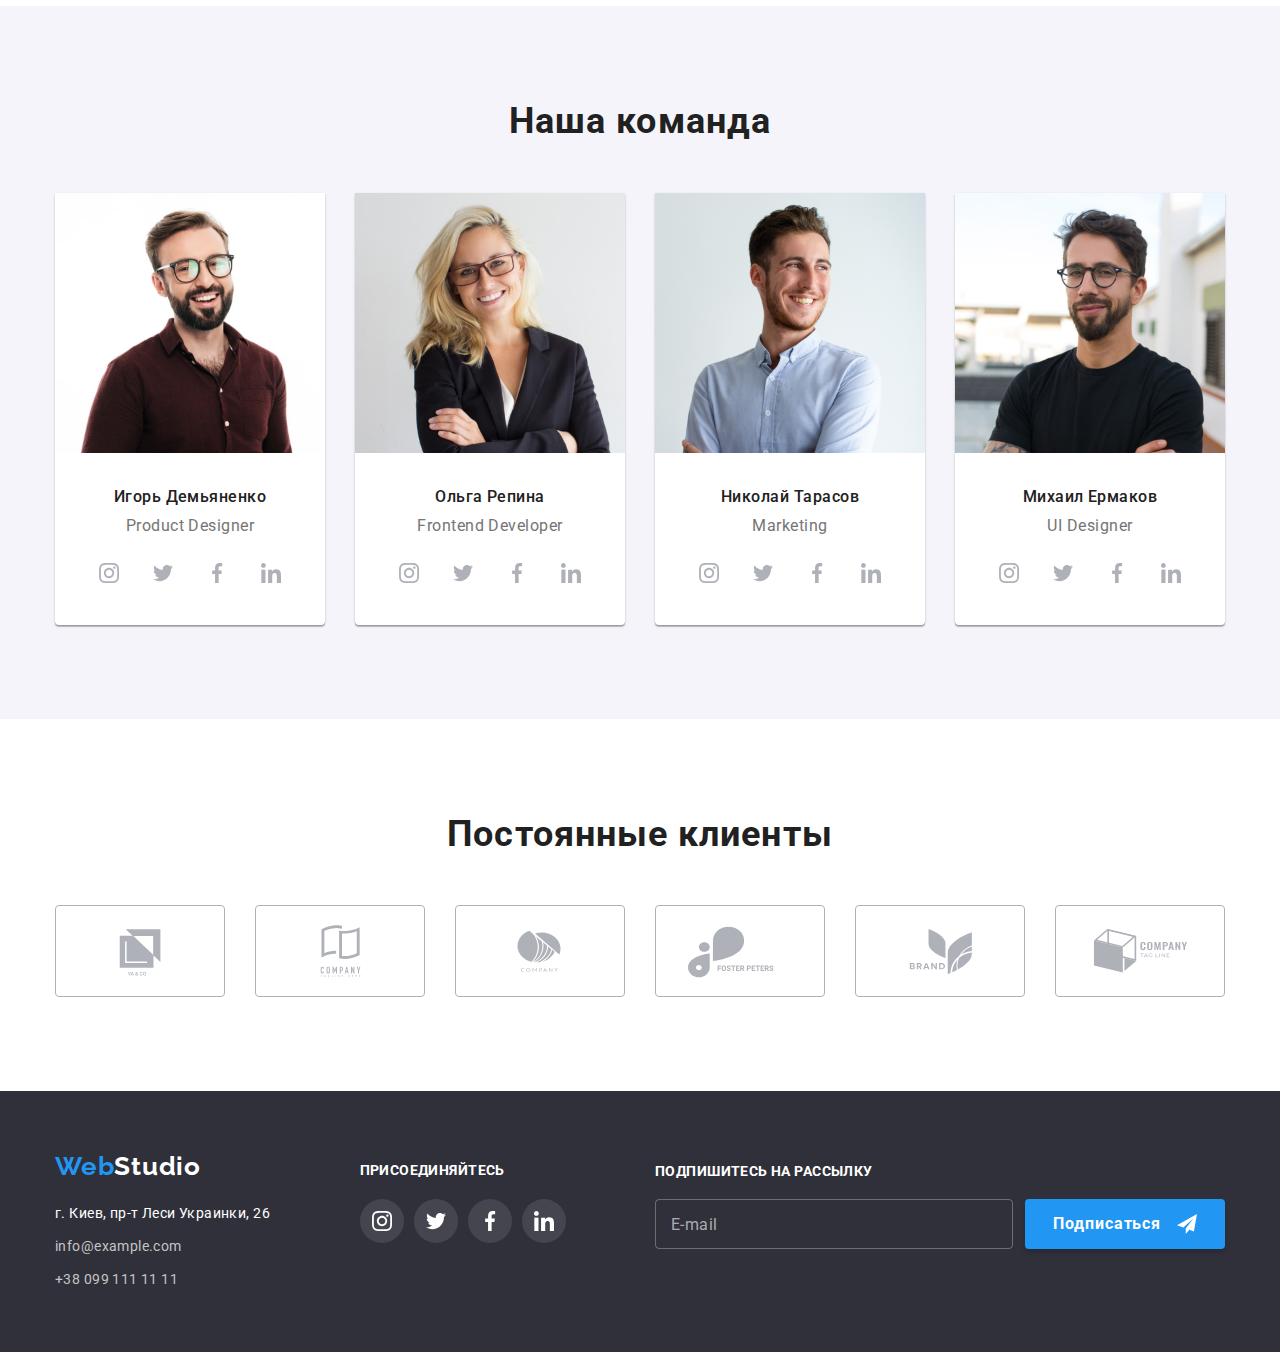
==== commit b6def8fd: "corrected" ====
--- a/index.html
+++ b/index.html
@@ -329,14 +329,15 @@
     <!-- подвал -->
     <footer class="footer">
       <div class="container footer-flex">
+        <div>
+          <a class="logo" href="" lang="en">Web<span class="logo-footer">Studio</span> </a>
         <address class="address">
-          <a class="logo" href="" lang="en">Web<span class="logo-footer">Studio</span> </a>
           <a href="https://goo.gl/maps/GyggzFE7eTkepQ136" class="address-link office link"
             >г. Киев, пр-т Леси Украинки, 26</a
           >
           <a href="mailto:info@example.com" class="address-link link">info@example.com</a>
           <a href="tel:+380991111111" class="address-link link">+38 099 111 11 11</a>
-        </address>
+        </address></div>
         <div class="join">
           <h3 class="join-title">Присоединяйтесь</h3>
           <ul class="list social-footer">
@@ -375,7 +376,7 @@
             <label for="email">Подпишитесь на рассылку</label>
             <div class="subscibe-field">
             <input type="email" id="email" placeholder="E-mail"/>
-            <button type="submit" class="button btn-s">Подписаться<svg width="20" height="20" class="icon-send"><use href="./images/icons.svg#icon-send"></use></svg></button></div>
+            <button type="submit" class="button btn-s btn-send">Подписаться<svg width="20" height="20" class="icon-send"><use href="./images/icons.svg#icon-send"></use></svg></button></div>
           </form>
         </div>
       </div>
@@ -389,19 +390,28 @@
               <form class="form">
                 <div class="form-field">
                 <label for="name">Имя</label>
-                <input type="text" name="name"  id="name"></div>
+                <input type="text" name="name"  id="name">
+              <svg width="18" height="18" class="modal-icon person-icon"><use href="./images/icons.svg#person-modal"></use></svg>
+              </div>
               <div class="form-field">
                 <label for="tel">Телефон</label>
-                  <input type="tel" name="phone-number" id="tel"/></div>
+                  <input type="tel" name="phone-number" id="tel"/>
+                  <svg width="18" height="18" class="modal-icon"><use href="./images/icons.svg#phone-modal"></use></svg>
+                </div>
                 <div class="form-field">
                 <label for="email">Почта</label>
-                  <input type="email" name="email" id="email"/></div>
-                <div class="form-field">
+                  <input type="email" name="email" id="email"/>
+                <svg width="18" height="18" class="modal-icon"><use href="./images/icons.svg#email-modal"></use></svg>
+              </div>
+                <div class="form-field comment">
                 <label for="comment">Комментарий</label>
                   <textarea name="comment" rows="3" placeholder="Введите текст" id="comment"></textarea></div>
-                <div class="policy-check">
-                <input type="checkbox" name="policy" value="" id="policy"/>
-                <label for="policy" class="policy-text">Соглашаюсь c рассылкой и принимаю<a href=""> Условия договора</a></label></div>
+                <label class="policy-text">
+                  <input type="checkbox" name="policy" value="" class="check visually-hidden" required/>
+                <span class="check-icon"></span>
+                Соглашаюсь c рассылкой и принимаю&nbsp;<a href="" class="policy-link">Условия договора</a>
+              </label>
+            
                 
                 <button type="submit" class="button btn-s">Отправить</button>
               </form>
--- a/css/styles.css
+++ b/css/styles.css
@@ -183,7 +183,12 @@
   transition: background-color 250ms cubic-bezier(0.4, 0, 0.2, 1), color 250ms cubic-bezier(0.4, 0, 0.2, 1), box-shadow 250ms cubic-bezier(0.4, 0, 0.2, 1);
 }
 .btn-s {
-  padding: 10px 32px;
+  display: block;
+  margin-left: auto;
+  margin-right: auto;
+  width: 200px;
+  height: 50px;
+  padding: 10px;
   color: var(--white-color);
   font-weight: 700;
   line-height: 1.87;
@@ -447,6 +452,7 @@
   padding: 15px;
   margin-right: 12px;
   background-color: transparent;
+  outline: none;
   color: var(--white-color);
   border: 1px solid rgba(255, 255, 255, 0.3);
   border-radius: 4px;
@@ -466,10 +472,11 @@
 .subscribe .button {
   display: flex;
   align-items: center;
+  justify-content: space-evenly;
+
 }
 
 .icon-send {
-  margin-left: 10px;
   fill: var(--white-color);
 }
 
@@ -523,6 +530,10 @@
 .close-x {
   fill: black;
 }
+.button-close:hover .close-x,
+.button-close:focus .close-x {
+  fill: var(--accent-color);
+}
 
 .modal-title {
   margin-top: 0;
@@ -545,8 +556,9 @@
   display: flex;
   flex-direction: column;
   margin-bottom: 10px;
-}
-.form-field:last-child {
+  position: relative;
+}
+.form-field.comment {
   margin-bottom: 20px;
 }
 
@@ -559,18 +571,44 @@
 }
 
 .form-field input {
-  width: 448px;
+  width: 100%;
   height: 40px;
-  padding: 12px;
+  padding: 12px 42px;
   border: 1px solid rgba(33, 33, 33, 0.2);
   border-radius: 4px;
+  transition: border 250ms cubic-bezier(0.4, 0, 0.2, 1);
+}
+.form-field input:hover,
+.form-field textarea:hover,
+.form-field input:focus,
+.form-field textarea:focus {
+  outline: none;
+  border: 1px solid var(--accent-color);
+  cursor: pointer;
+}
+
+.modal-icon {
+  position: absolute;
+  top: 50%;
+  left: 11px;
+  translate: tranformY(-50%);
+  fill: var(--title-color);
+  transition: fill 250ms cubic-bezier(0.4, 0, 0.2, 1);
+}
+
+.form-field input:focus ~ .modal-icon,
+.form-field input:hover ~ .modal-icon {
+  fill: var(--accent-color);
 }
 
 .form-field textarea {
+  width: 100%;
+  height: 120px;
   resize: none;
   padding: 12px 16px;
   border: 1px solid rgba(33, 33, 33, 0.2);
   border-radius: 4px;
+  transition: border 250ms cubic-bezier(0.4, 0, 0.2, 1);
 }
 
 .form-field textarea::placeholder {
@@ -581,20 +619,39 @@
   color: rgba(117, 117, 117, 0.5);
 }
 
-.policy-check input[type="checkbox"] {
-
-}
-.policy-check {
+.policy-text {
+  display: inline-block;
   display: flex;
   align-items: center;
   justify-content: center;
   margin-bottom: 30px;
-}
-.policy-check .policy-text {
   margin-left: 7px;
   font-size: 14px;
   line-height: 1.71;
   letter-spacing: 0.03em;
+}
+.policy-link {
+  color: var(--accent-color);
+}
+
+.check-icon {
+  display: inline-block;
+  width: 16px;
+  height: 15px;
+  margin-right: 7px;
+  border: 2px solid var(--title-color);
+  border-radius: 4px;
+}
+.check:checked + .check-icon {
+  border: var(--accent-color);
+  background-color: var(--accent-color);
+  background-image: url(../images/icon-check.svg);
+  background-size: contain;
+  background-origin: border-box;
+}
+.check:focus + .check-icon,
+.check:hover + .check-icon {
+  border: 2px solid var(--accent-color);
 }
 
 
